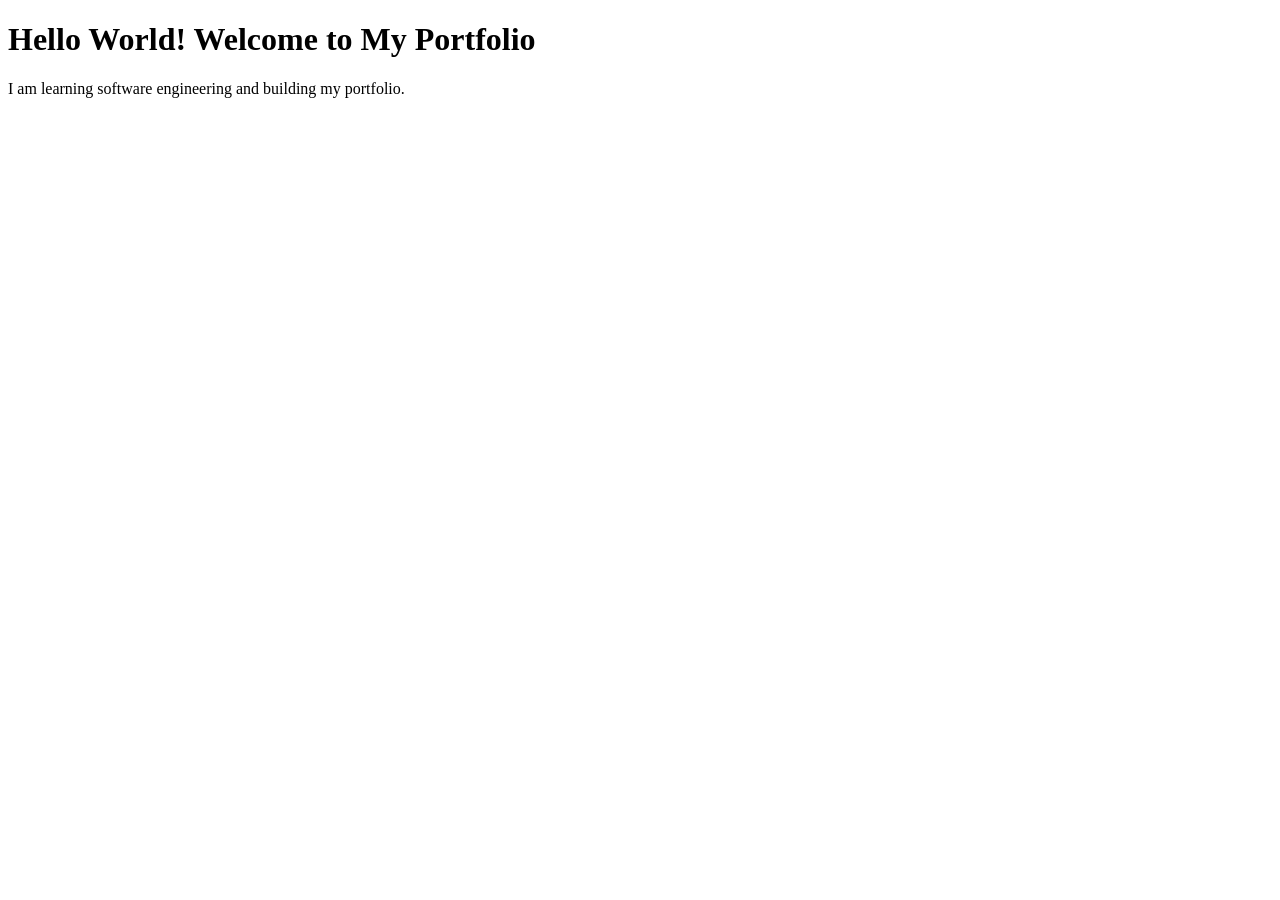
==== docs/index.html @ 84eca2e1 "Create initial HTML structure for portfolio" ====
<!DOCTYPE html>
<html>
<head>
    <title>My Portfolio</title>
</head>
<body>
    <h1>Hello World! Welcome to My Portfolio</h1>
    <p>I am learning software engineering and building my portfolio.</p>
</body>
</html>
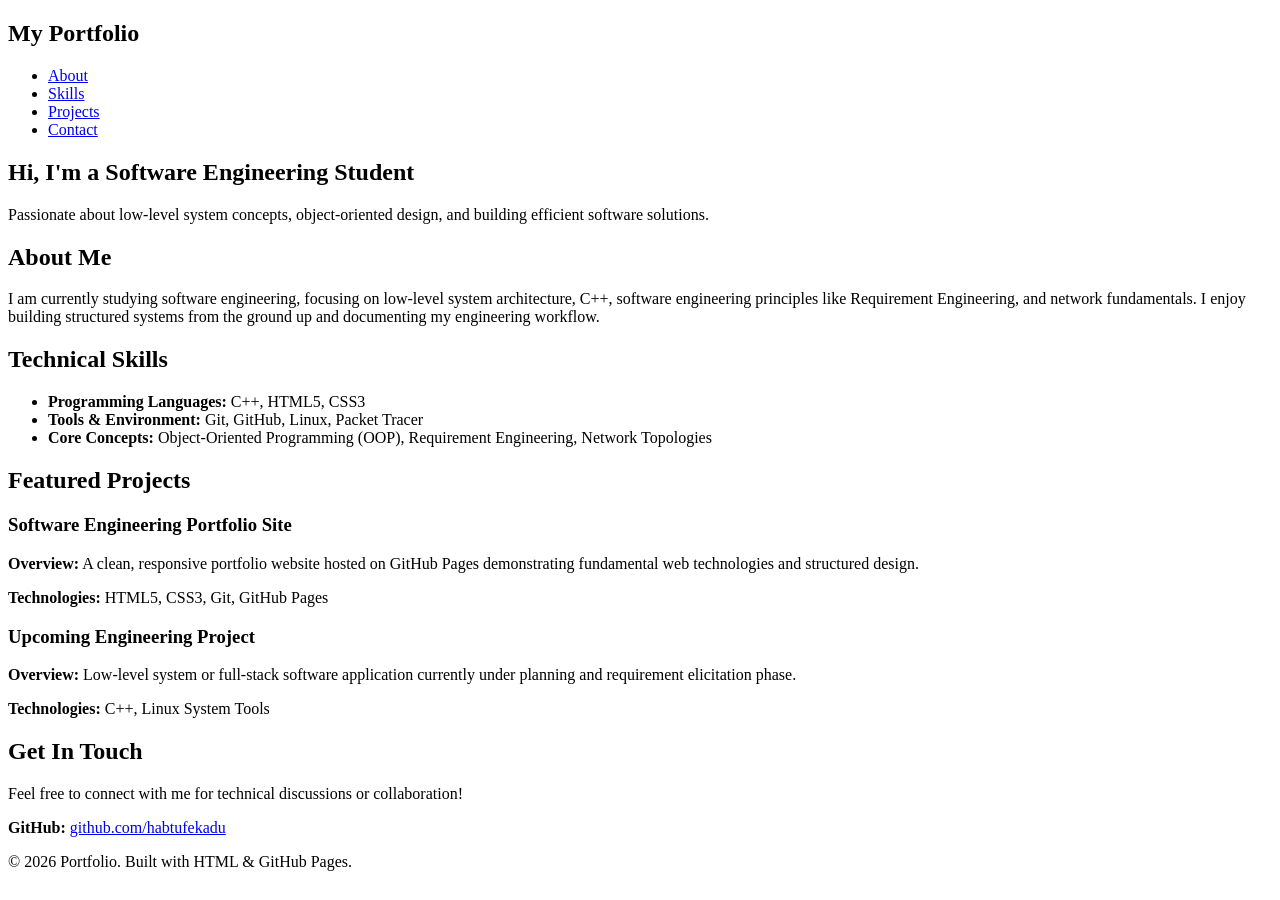
==== commit b9a7a21d: "Revamp portfolio webpage structure and content Updated the portfolio webpage to include a structured" ====
--- a/docs/index.html
+++ b/docs/index.html
@@ -1,10 +1,77 @@
 <!DOCTYPE html>
-<html>
+<html lang="en">
 <head>
-    <title>My Portfolio</title>
+    <meta charset="UTF-8">
+    <meta name="viewport" content="width=device-width, initial-scale=1.0">
+    <title>Software Engineering Portfolio</title>
 </head>
 <body>
-    <h1>Hello World! Welcome to My Portfolio</h1>
-    <p>I am learning software engineering and building my portfolio.</p>
+
+    <!-- Header / Navigation -->
+    <header>
+        <nav>
+            <h2>My Portfolio</h2>
+            <ul>
+                <li><a href="#about">About</a></li>
+                <li><a href="#skills">Skills</a></li>
+                <li><a href="#projects">Projects</a></li>
+                <li><a href="#contact">Contact</a></li>
+            </ul>
+        </nav>
+    </header>
+
+    <!-- Hero Section -->
+    <section id="hero">
+        <h1>Hi, I'm a Software Engineering Student</h1>
+        <p>Passionate about low-level system concepts, object-oriented design, and building efficient software solutions.</p>
+    </section>
+
+    <!-- About Me Section -->
+    <section id="about">
+        <h2>About Me</h2>
+        <p>
+            I am currently studying software engineering, focusing on low-level system architecture, C++, software engineering principles like Requirement Engineering, and network fundamentals. I enjoy building structured systems from the ground up and documenting my engineering workflow.
+        </p>
+    </section>
+
+    <!-- Technical Skills Section -->
+    <section id="skills">
+        <h2>Technical Skills</h2>
+        <ul>
+            <li><strong>Programming Languages:</strong> C++, HTML5, CSS3</li>
+            <li><strong>Tools & Environment:</strong> Git, GitHub, Linux, Packet Tracer</li>
+            <li><strong>Core Concepts:</strong> Object-Oriented Programming (OOP), Requirement Engineering, Network Topologies</li>
+        </ul>
+    </section>
+
+    <!-- Projects Section -->
+    <section id="projects">
+        <h2>Featured Projects</h2>
+        
+        <div>
+            <h3>Software Engineering Portfolio Site</h3>
+            <p><strong>Overview:</strong> A clean, responsive portfolio website hosted on GitHub Pages demonstrating fundamental web technologies and structured design.</p>
+            <p><strong>Technologies:</strong> HTML5, CSS3, Git, GitHub Pages</p>
+        </div>
+
+        <div>
+            <h3>Upcoming Engineering Project</h3>
+            <p><strong>Overview:</strong> Low-level system or full-stack software application currently under planning and requirement elicitation phase.</p>
+            <p><strong>Technologies:</strong> C++, Linux System Tools</p>
+        </div>
+    </section>
+
+    <!-- Contact Section -->
+    <section id="contact">
+        <h2>Get In Touch</h2>
+        <p>Feel free to connect with me for technical discussions or collaboration!</p>
+        <p><strong>GitHub:</strong> <a href="https://github.com/habtufekadu" target="_blank">github.com/habtufekadu</a></p>
+    </section>
+
+    <!-- Footer -->
+    <footer>
+        <p>&copy; 2026 Portfolio. Built with HTML & GitHub Pages.</p>
+    </footer>
+
 </body>
 </html>
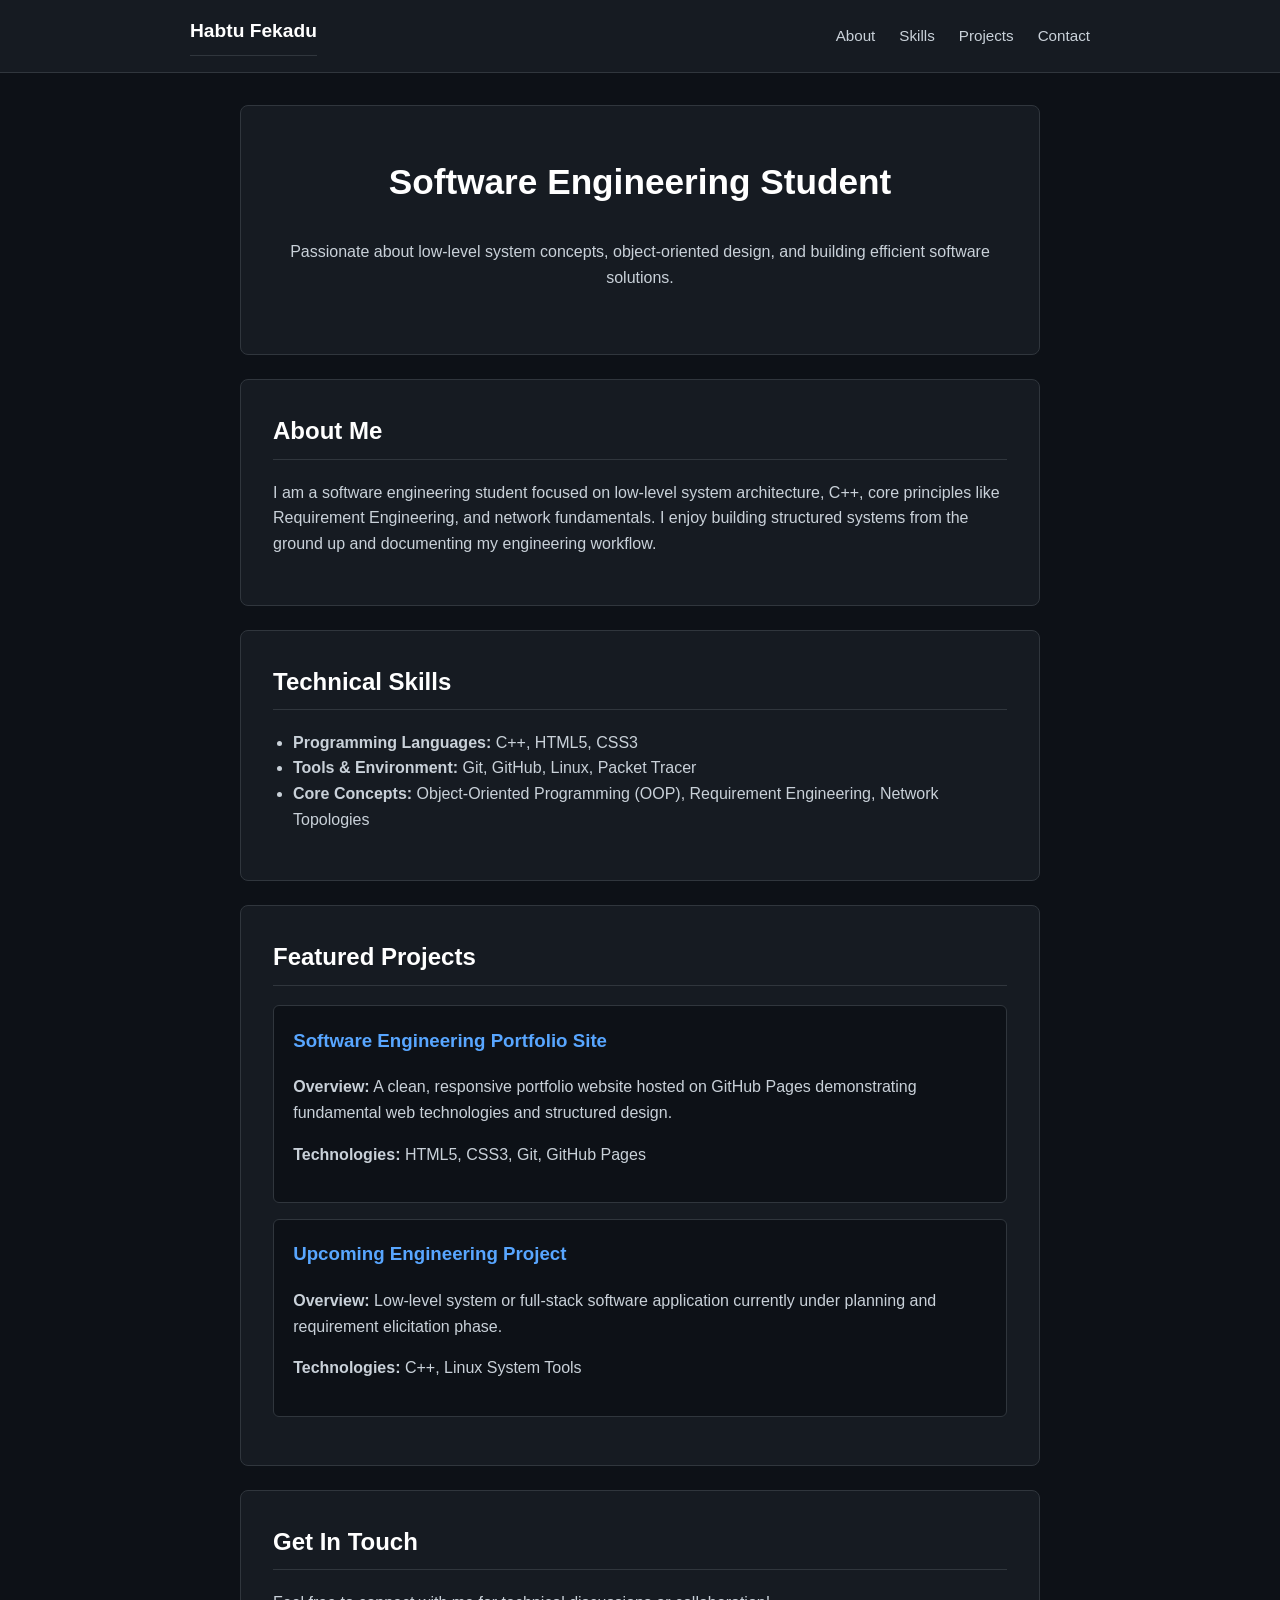
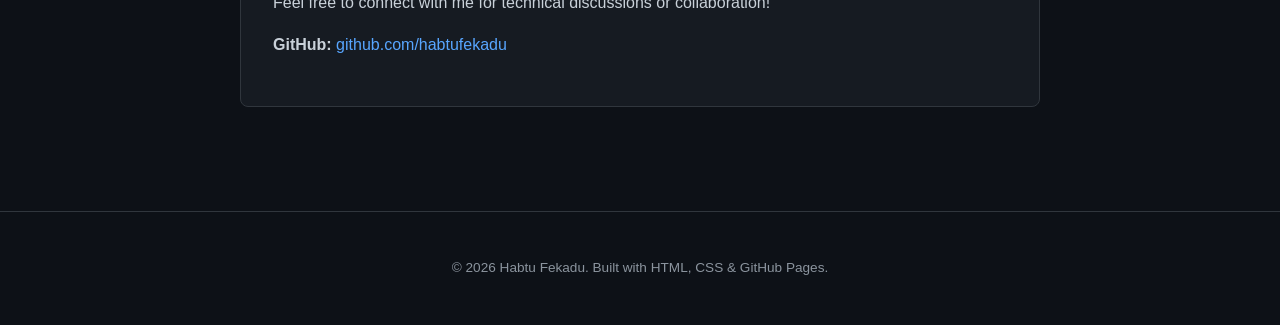
==== commit 101210e2: "Revise portfolio details and section headers Updated the title and header to include the name 'Habtu" ====
--- a/docs/index.html
+++ b/docs/index.html
@@ -3,14 +3,15 @@
 <head>
     <meta charset="UTF-8">
     <meta name="viewport" content="width=device-width, initial-scale=1.0">
-    <title>Software Engineering Portfolio</title>
+    <title>Habtu Fekadu | Software Engineering Portfolio</title>
+    <link rel="stylesheet" href="style.css">
 </head>
 <body>
 
     <!-- Header / Navigation -->
     <header>
         <nav>
-            <h2>My Portfolio</h2>
+            <h2>Habtu Fekadu</h2>
             <ul>
                 <li><a href="#about">About</a></li>
                 <li><a href="#skills">Skills</a></li>
@@ -20,57 +21,59 @@
         </nav>
     </header>
 
-    <!-- Hero Section -->
-    <section id="hero">
-        <h1>Hi, I'm a Software Engineering Student</h1>
-        <p>Passionate about low-level system concepts, object-oriented design, and building efficient software solutions.</p>
-    </section>
+    <main>
+        <!-- Hero Section -->
+        <section id="hero">
+            <h1>Software Engineering Student</h1>
+            <p>Passionate about low-level system concepts, object-oriented design, and building efficient software solutions.</p>
+        </section>
 
-    <!-- About Me Section -->
-    <section id="about">
-        <h2>About Me</h2>
-        <p>
-            I am currently studying software engineering, focusing on low-level system architecture, C++, software engineering principles like Requirement Engineering, and network fundamentals. I enjoy building structured systems from the ground up and documenting my engineering workflow.
-        </p>
-    </section>
+        <!-- About Me Section -->
+        <section id="about">
+            <h2>About Me</h2>
+            <p>
+                I am a software engineering student focused on low-level system architecture, C++, core principles like Requirement Engineering, and network fundamentals. I enjoy building structured systems from the ground up and documenting my engineering workflow.
+            </p>
+        </section>
 
-    <!-- Technical Skills Section -->
-    <section id="skills">
-        <h2>Technical Skills</h2>
-        <ul>
-            <li><strong>Programming Languages:</strong> C++, HTML5, CSS3</li>
-            <li><strong>Tools & Environment:</strong> Git, GitHub, Linux, Packet Tracer</li>
-            <li><strong>Core Concepts:</strong> Object-Oriented Programming (OOP), Requirement Engineering, Network Topologies</li>
-        </ul>
-    </section>
+        <!-- Technical Skills Section -->
+        <section id="skills">
+            <h2>Technical Skills</h2>
+            <ul>
+                <li><strong>Programming Languages:</strong> C++, HTML5, CSS3</li>
+                <li><strong>Tools & Environment:</strong> Git, GitHub, Linux, Packet Tracer</li>
+                <li><strong>Core Concepts:</strong> Object-Oriented Programming (OOP), Requirement Engineering, Network Topologies</li>
+            </ul>
+        </section>
 
-    <!-- Projects Section -->
-    <section id="projects">
-        <h2>Featured Projects</h2>
-        
-        <div>
-            <h3>Software Engineering Portfolio Site</h3>
-            <p><strong>Overview:</strong> A clean, responsive portfolio website hosted on GitHub Pages demonstrating fundamental web technologies and structured design.</p>
-            <p><strong>Technologies:</strong> HTML5, CSS3, Git, GitHub Pages</p>
-        </div>
+        <!-- Projects Section -->
+        <section id="projects">
+            <h2>Featured Projects</h2>
+            
+            <div class="project-card">
+                <h3>Software Engineering Portfolio Site</h3>
+                <p><strong>Overview:</strong> A clean, responsive portfolio website hosted on GitHub Pages demonstrating fundamental web technologies and structured design.</p>
+                <p><strong>Technologies:</strong> HTML5, CSS3, Git, GitHub Pages</p>
+            </div>
 
-        <div>
-            <h3>Upcoming Engineering Project</h3>
-            <p><strong>Overview:</strong> Low-level system or full-stack software application currently under planning and requirement elicitation phase.</p>
-            <p><strong>Technologies:</strong> C++, Linux System Tools</p>
-        </div>
-    </section>
+            <div class="project-card">
+                <h3>Upcoming Engineering Project</h3>
+                <p><strong>Overview:</strong> Low-level system or full-stack software application currently under planning and requirement elicitation phase.</p>
+                <p><strong>Technologies:</strong> C++, Linux System Tools</p>
+            </div>
+        </section>
 
-    <!-- Contact Section -->
-    <section id="contact">
-        <h2>Get In Touch</h2>
-        <p>Feel free to connect with me for technical discussions or collaboration!</p>
-        <p><strong>GitHub:</strong> <a href="https://github.com/habtufekadu" target="_blank">github.com/habtufekadu</a></p>
-    </section>
+        <!-- Contact Section -->
+        <section id="contact">
+            <h2>Get In Touch</h2>
+            <p>Feel free to connect with me for technical discussions or collaboration!</p>
+            <p><strong>GitHub:</strong> <a href="https://github.com/habtufekadu" target="_blank">github.com/habtufekadu</a></p>
+        </section>
+    </main>
 
     <!-- Footer -->
     <footer>
-        <p>&copy; 2026 Portfolio. Built with HTML & GitHub Pages.</p>
+        <p>&copy; 2026 Habtu Fekadu. Built with HTML, CSS & GitHub Pages.</p>
     </footer>
 
 </body>
--- a/docs/style.css
+++ b/docs/style.css
@@ -0,0 +1,126 @@
+:root {
+    --bg-color: #0d1117;
+    --card-bg: #161b22;
+    --text-color: #c9d1d9;
+    --heading-color: #ffffff;
+    --accent-color: #58a6ff;
+    --border-color: #30363d;
+}
+
+body {
+    font-family: -apple-system, BlinkMacSystemFont, "Segoe UI", Roboto, Helvetica, Arial, sans-serif;
+    background-color: var(--bg-color);
+    color: var(--text-color);
+    line-height: 1.6;
+    margin: 0;
+    padding: 0;
+}
+
+header {
+    background-color: var(--card-bg);
+    border-bottom: 1px solid var(--border-color);
+    padding: 1rem 2rem;
+    position: sticky;
+    top: 0;
+    z-index: 10;
+}
+
+nav {
+    max-width: 900px;
+    margin: 0 auto;
+    display: flex;
+    justify-content: space-between;
+    align-items: center;
+}
+
+nav h2 {
+    color: var(--heading-color);
+    font-size: 1.2rem;
+    margin: 0;
+}
+
+nav ul {
+    list-style: none;
+    display: flex;
+    gap: 1.5rem;
+    margin: 0;
+    padding: 0;
+}
+
+nav ul li a {
+    color: var(--text-color);
+    text-decoration: none;
+    font-size: 0.95rem;
+    transition: color 0.2s;
+}
+
+nav ul li a:hover {
+    color: var(--accent-color);
+}
+
+main {
+    max-width: 800px;
+    margin: 0 auto;
+    padding: 2rem 1rem;
+}
+
+section {
+    background-color: var(--card-bg);
+    border: 1px solid var(--border-color);
+    border-radius: 8px;
+    padding: 2rem;
+    margin-bottom: 1.5rem;
+}
+
+#hero {
+    text-align: center;
+    padding: 3rem 2rem;
+}
+
+#hero h1 {
+    color: var(--heading-color);
+    font-size: 2.2rem;
+    margin-top: 0;
+}
+
+h2 {
+    color: var(--heading-color);
+    border-bottom: 1px solid var(--border-color);
+    padding-bottom: 0.5rem;
+    margin-top: 0;
+}
+
+.project-card {
+    background-color: #0d1117;
+    border: 1px solid var(--border-color);
+    border-radius: 6px;
+    padding: 1.2rem;
+    margin-bottom: 1rem;
+}
+
+.project-card h3 {
+    margin-top: 0;
+    color: var(--accent-color);
+}
+
+ul {
+    padding-left: 20px;
+}
+
+a {
+    color: var(--accent-color);
+    text-decoration: none;
+}
+
+a:hover {
+    text-decoration: underline;
+}
+
+footer {
+    text-align: center;
+    padding: 2rem;
+    color: #8b949e;
+    font-size: 0.85rem;
+    border-top: 1px solid var(--border-color);
+    margin-top: 3rem;
+}
